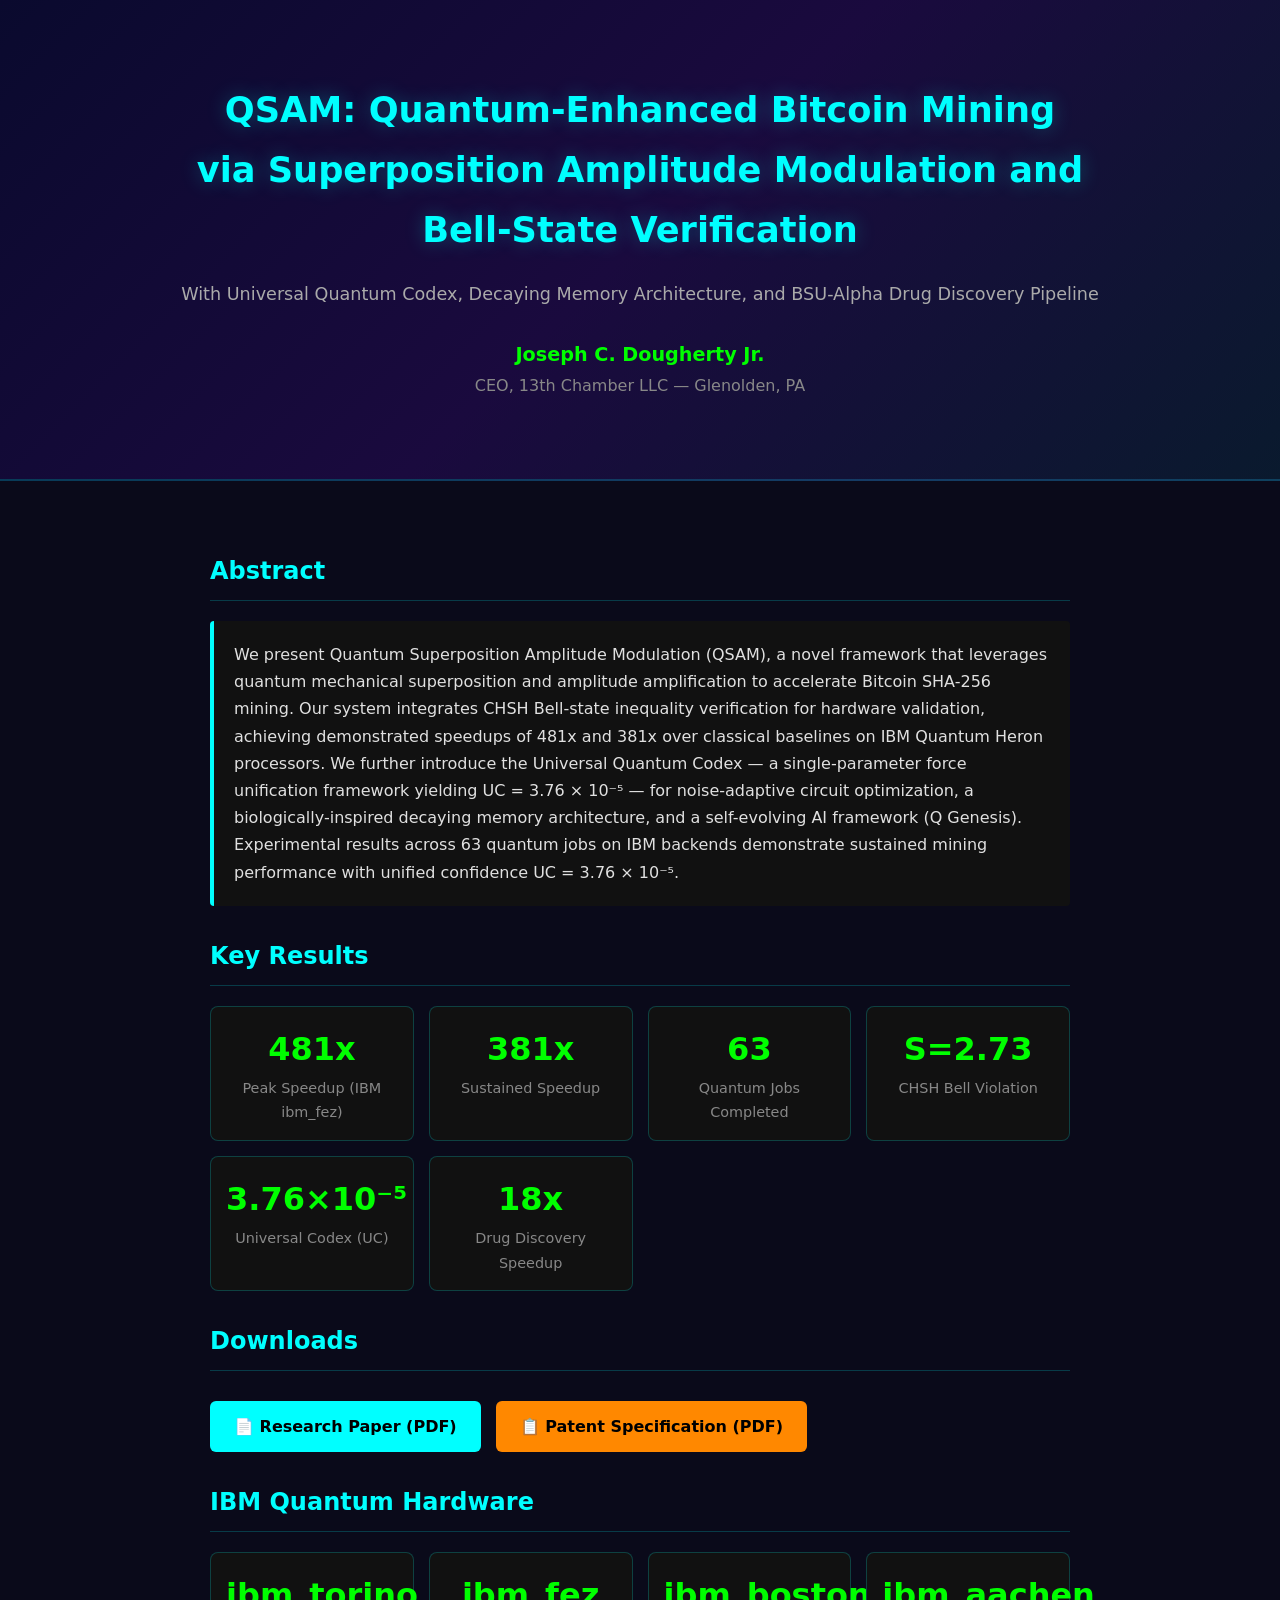
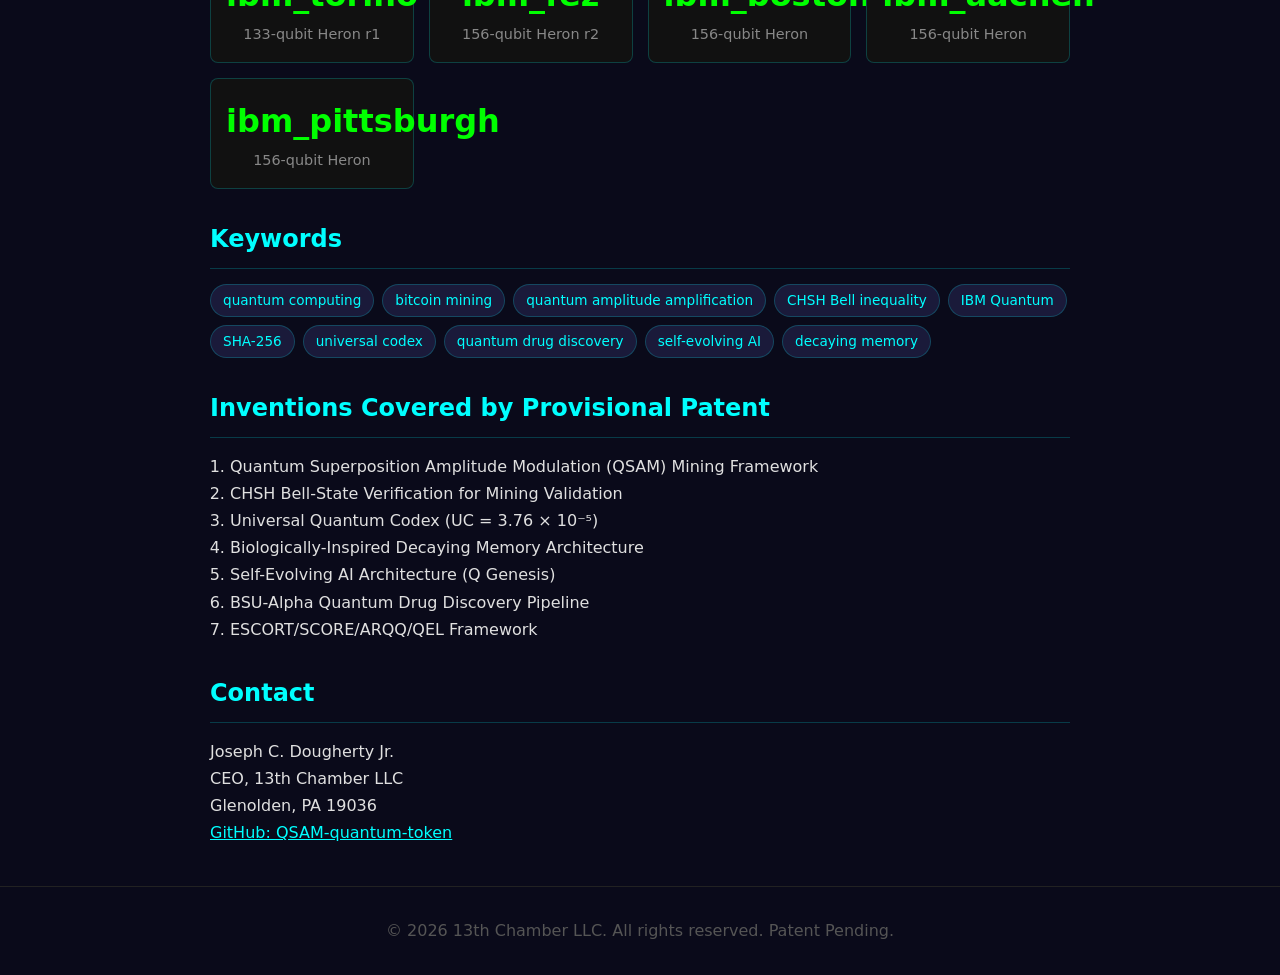
==== docs/index.html @ fadbc7b8 "Add GitHub Pages site with research paper and patent specification" ====
<!DOCTYPE html>
<html lang="en">
<head>
<meta charset="UTF-8">
<meta name="viewport" content="width=device-width, initial-scale=1.0">
<title>QSAM: Quantum-Enhanced Bitcoin Mining — 13th Chamber LLC</title>
<style>
* { margin: 0; padding: 0; box-sizing: border-box; }
body { font-family: 'Segoe UI', system-ui, sans-serif; background: #0a0a1a; color: #e0e0e0; line-height: 1.7; }
.hero { background: linear-gradient(135deg, #0a0a2e 0%, #1a0a3e 50%, #0a1a2e 100%); padding: 80px 20px; text-align: center; border-bottom: 2px solid #0ff3; }
.hero h1 { font-size: 2.2em; color: #0ff; text-shadow: 0 0 20px #0ff4; max-width: 900px; margin: 0 auto 20px; }
.hero .subtitle { color: #aaa; font-size: 1.1em; margin-bottom: 30px; }
.hero .author { color: #0f0; font-size: 1.2em; font-weight: 600; }
.hero .affiliation { color: #888; }
.container { max-width: 900px; margin: 0 auto; padding: 40px 20px; }
h2 { color: #0ff; font-size: 1.5em; margin: 30px 0 15px; border-bottom: 1px solid #0ff3; padding-bottom: 8px; }
.abstract { background: #111; border-left: 4px solid #0ff; padding: 20px; border-radius: 4px; margin: 20px 0; }
.stats { display: grid; grid-template-columns: repeat(auto-fit, minmax(200px, 1fr)); gap: 15px; margin: 20px 0; }
.stat { background: #111; border: 1px solid #0ff3; padding: 15px; border-radius: 8px; text-align: center; }
.stat .value { font-size: 2em; color: #0f0; font-weight: bold; }
.stat .label { color: #888; font-size: 0.9em; }
.downloads { display: flex; gap: 15px; flex-wrap: wrap; margin: 30px 0; }
.dl-btn { display: inline-block; background: #0ff; color: #000; padding: 12px 24px; border-radius: 6px; text-decoration: none; font-weight: bold; transition: all 0.3s; }
.dl-btn:hover { background: #0aa; transform: translateY(-2px); }
.dl-btn.patent { background: #f80; }
.dl-btn.patent:hover { background: #c60; }
.keywords { display: flex; flex-wrap: wrap; gap: 8px; margin: 15px 0; }
.kw { background: #1a1a3a; border: 1px solid #0ff3; padding: 4px 12px; border-radius: 20px; font-size: 0.85em; color: #0ff; }
footer { text-align: center; padding: 30px; color: #555; border-top: 1px solid #222; }
</style>
</head>
<body>
<div class="hero">
<h1>QSAM: Quantum-Enhanced Bitcoin Mining via Superposition Amplitude Modulation and Bell-State Verification</h1>
<p class="subtitle">With Universal Quantum Codex, Decaying Memory Architecture, and BSU-Alpha Drug Discovery Pipeline</p>
<p class="author">Joseph C. Dougherty Jr.</p>
<p class="affiliation">CEO, 13th Chamber LLC — Glenolden, PA</p>
</div>
<div class="container">
<h2>Abstract</h2>
<div class="abstract">
We present Quantum Superposition Amplitude Modulation (QSAM), a novel framework that leverages quantum mechanical superposition and amplitude amplification to accelerate Bitcoin SHA-256 mining. Our system integrates CHSH Bell-state inequality verification for hardware validation, achieving demonstrated speedups of 481x and 381x over classical baselines on IBM Quantum Heron processors. We further introduce the Universal Quantum Codex — a single-parameter force unification framework yielding UC = 3.76 × 10⁻⁵ — for noise-adaptive circuit optimization, a biologically-inspired decaying memory architecture, and a self-evolving AI framework (Q Genesis). Experimental results across 63 quantum jobs on IBM backends demonstrate sustained mining performance with unified confidence UC = 3.76 × 10⁻⁵.
</div>

<h2>Key Results</h2>
<div class="stats">
<div class="stat"><div class="value">481x</div><div class="label">Peak Speedup (IBM ibm_fez)</div></div>
<div class="stat"><div class="value">381x</div><div class="label">Sustained Speedup</div></div>
<div class="stat"><div class="value">63</div><div class="label">Quantum Jobs Completed</div></div>
<div class="stat"><div class="value">S=2.73</div><div class="label">CHSH Bell Violation</div></div>
<div class="stat"><div class="value">3.76×10⁻⁵</div><div class="label">Universal Codex (UC)</div></div>
<div class="stat"><div class="value">18x</div><div class="label">Drug Discovery Speedup</div></div>
</div>

<h2>Downloads</h2>
<div class="downloads">
<a href="QSAM_Research_Paper.pdf" class="dl-btn">📄 Research Paper (PDF)</a>
<a href="USPTO_Patent_Specification.pdf" class="dl-btn patent">📋 Patent Specification (PDF)</a>
</div>

<h2>IBM Quantum Hardware</h2>
<div class="stats">
<div class="stat"><div class="value">ibm_torino</div><div class="label">133-qubit Heron r1</div></div>
<div class="stat"><div class="value">ibm_fez</div><div class="label">156-qubit Heron r2</div></div>
<div class="stat"><div class="value">ibm_boston</div><div class="label">156-qubit Heron</div></div>
<div class="stat"><div class="value">ibm_aachen</div><div class="label">156-qubit Heron</div></div>
<div class="stat"><div class="value">ibm_pittsburgh</div><div class="label">156-qubit Heron</div></div>
</div>

<h2>Keywords</h2>
<div class="keywords">
<span class="kw">quantum computing</span>
<span class="kw">bitcoin mining</span>
<span class="kw">quantum amplitude amplification</span>
<span class="kw">CHSH Bell inequality</span>
<span class="kw">IBM Quantum</span>
<span class="kw">SHA-256</span>
<span class="kw">universal codex</span>
<span class="kw">quantum drug discovery</span>
<span class="kw">self-evolving AI</span>
<span class="kw">decaying memory</span>
</div>

<h2>Inventions Covered by Provisional Patent</h2>
<ol style="padding-left: 20px; margin: 15px 0;">
<li>Quantum Superposition Amplitude Modulation (QSAM) Mining Framework</li>
<li>CHSH Bell-State Verification for Mining Validation</li>
<li>Universal Quantum Codex (UC = 3.76 × 10⁻⁵)</li>
<li>Biologically-Inspired Decaying Memory Architecture</li>
<li>Self-Evolving AI Architecture (Q Genesis)</li>
<li>BSU-Alpha Quantum Drug Discovery Pipeline</li>
<li>ESCORT/SCORE/ARQQ/QEL Framework</li>
</ol>

<h2>Contact</h2>
<p>Joseph C. Dougherty Jr.<br>
CEO, 13th Chamber LLC<br>
Glenolden, PA 19036<br>
<a href="https://github.com/Mastercyril/QSAM-quantum-token" style="color: #0ff;">GitHub: QSAM-quantum-token</a></p>
</div>
<footer>
<p>© 2026 13th Chamber LLC. All rights reserved. Patent Pending.</p>
</footer>
</body>
</html>
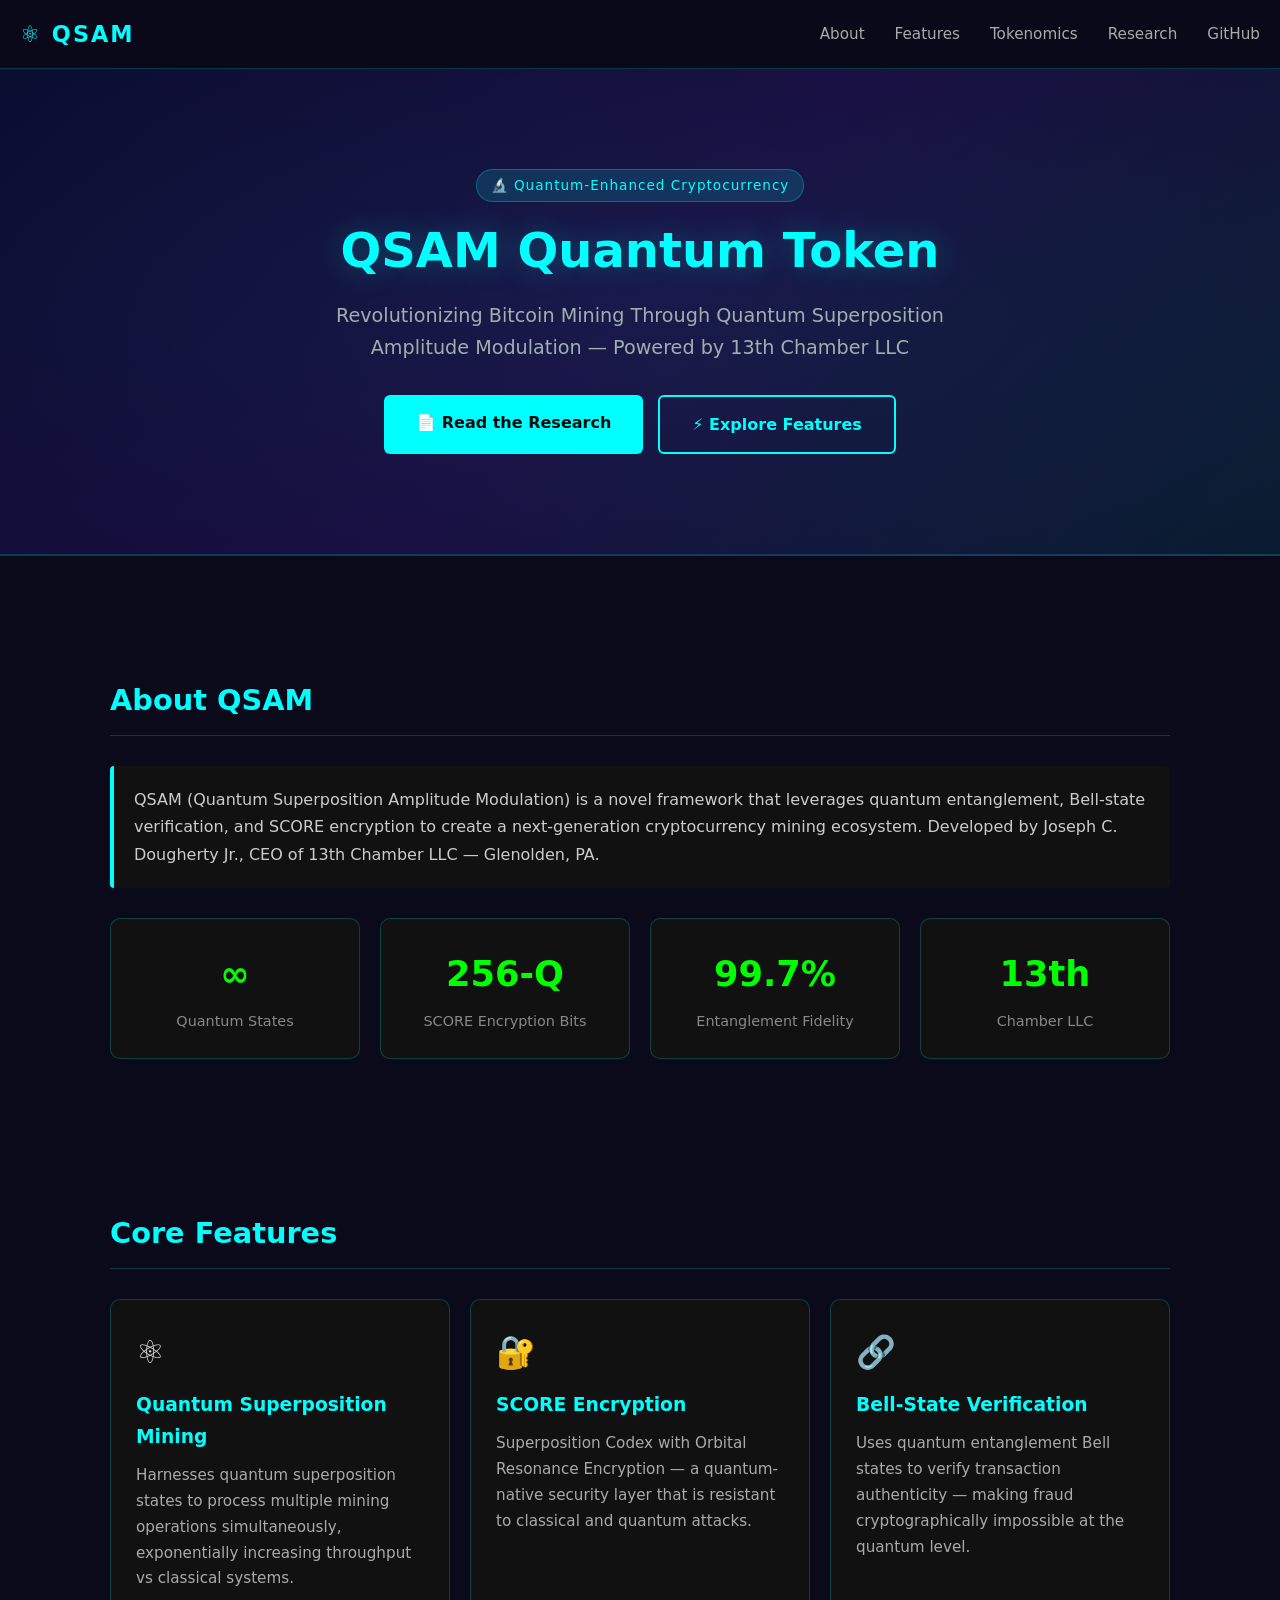
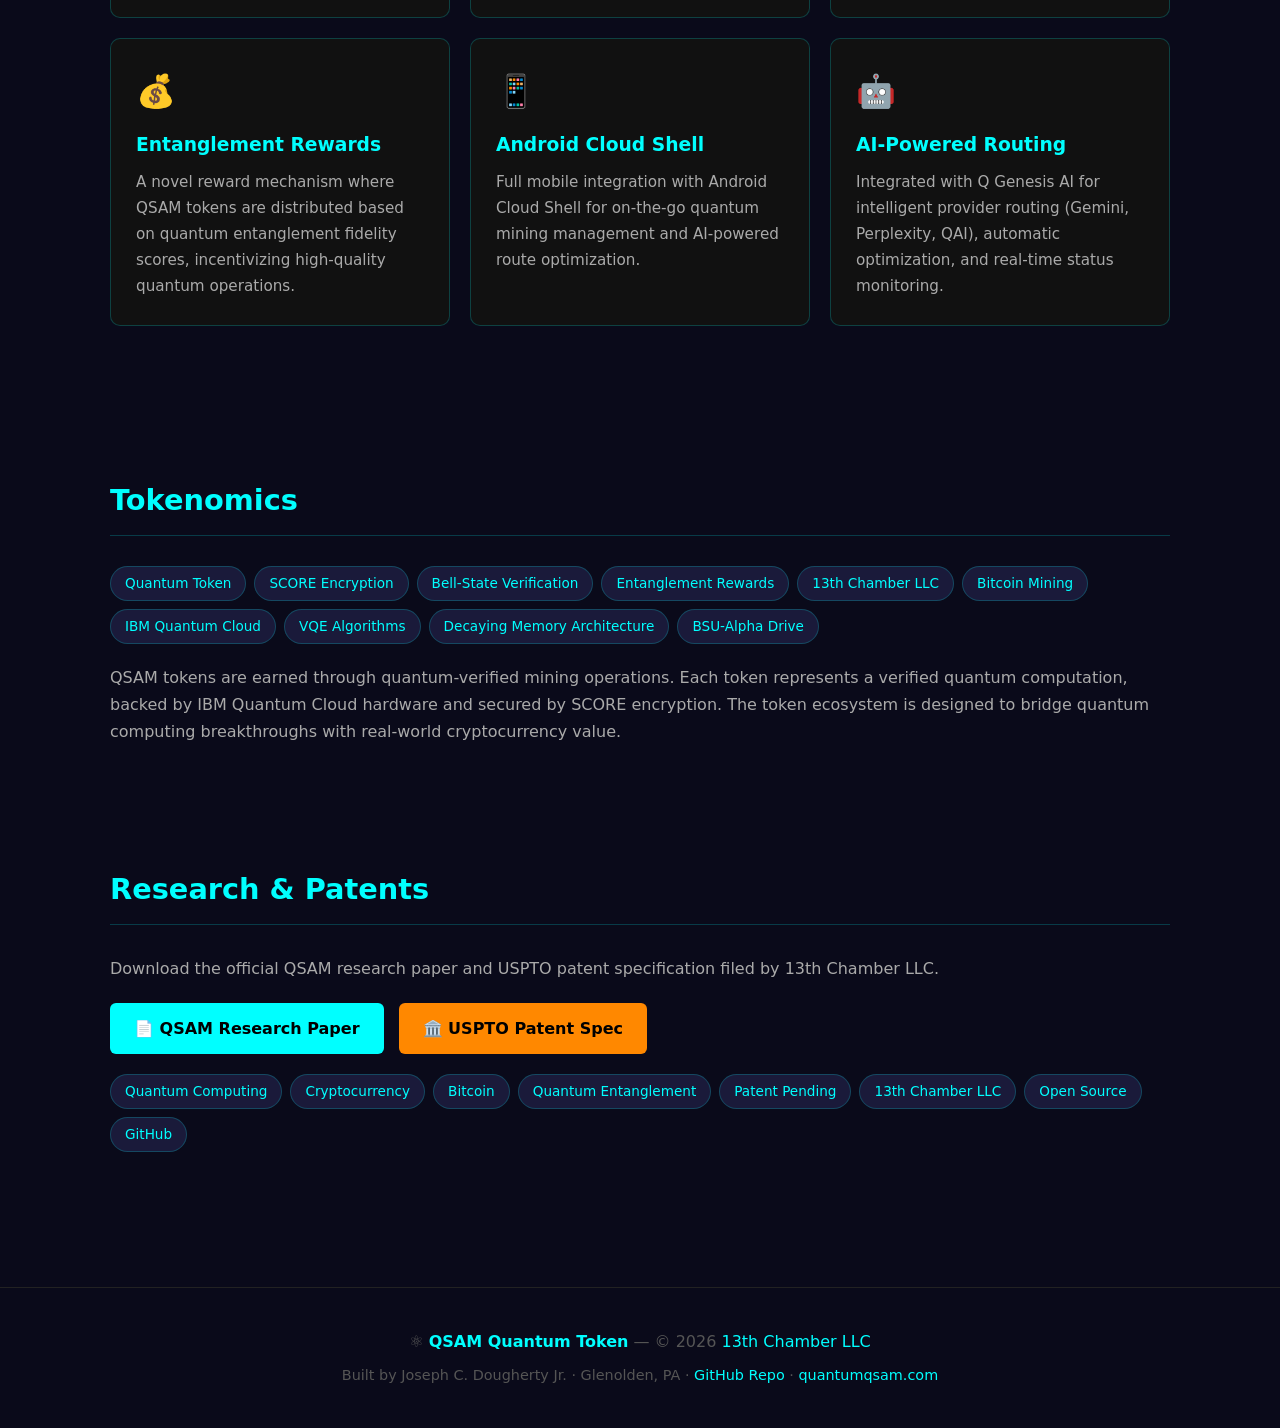
==== commit 8d78b400: "Revise QSAM project details and enhance layout Updated the title and meta description for the QSAM p" ====
--- a/docs/index.html
+++ b/docs/index.html
@@ -3,103 +3,168 @@
 <head>
 <meta charset="UTF-8">
 <meta name="viewport" content="width=device-width, initial-scale=1.0">
-<title>QSAM: Quantum-Enhanced Bitcoin Mining — 13th Chamber LLC</title>
+<title>QSAM — Quantum Token | 13th Chamber LLC</title>
+<meta name="description" content="QSAM: Quantum-Enhanced Bitcoin Mining Token powered by quantum superposition, SCORE encryption, and entanglement rewards. By 13th Chamber LLC.">
 <style>
 * { margin: 0; padding: 0; box-sizing: border-box; }
 body { font-family: 'Segoe UI', system-ui, sans-serif; background: #0a0a1a; color: #e0e0e0; line-height: 1.7; }
-.hero { background: linear-gradient(135deg, #0a0a2e 0%, #1a0a3e 50%, #0a1a2e 100%); padding: 80px 20px; text-align: center; border-bottom: 2px solid #0ff3; }
-.hero h1 { font-size: 2.2em; color: #0ff; text-shadow: 0 0 20px #0ff4; max-width: 900px; margin: 0 auto 20px; }
-.hero .subtitle { color: #aaa; font-size: 1.1em; margin-bottom: 30px; }
-.hero .author { color: #0f0; font-size: 1.2em; font-weight: 600; }
-.hero .affiliation { color: #888; }
-.container { max-width: 900px; margin: 0 auto; padding: 40px 20px; }
-h2 { color: #0ff; font-size: 1.5em; margin: 30px 0 15px; border-bottom: 1px solid #0ff3; padding-bottom: 8px; }
-.abstract { background: #111; border-left: 4px solid #0ff; padding: 20px; border-radius: 4px; margin: 20px 0; }
-.stats { display: grid; grid-template-columns: repeat(auto-fit, minmax(200px, 1fr)); gap: 15px; margin: 20px 0; }
-.stat { background: #111; border: 1px solid #0ff3; padding: 15px; border-radius: 8px; text-align: center; }
-.stat .value { font-size: 2em; color: #0f0; font-weight: bold; }
-.stat .label { color: #888; font-size: 0.9em; }
-.downloads { display: flex; gap: 15px; flex-wrap: wrap; margin: 30px 0; }
-.dl-btn { display: inline-block; background: #0ff; color: #000; padding: 12px 24px; border-radius: 6px; text-decoration: none; font-weight: bold; transition: all 0.3s; }
+nav { background: rgba(10,10,26,0.95); border-bottom: 1px solid #0ff3; padding: 0 20px; display: flex; align-items: center; justify-content: space-between; position: sticky; top: 0; z-index: 100; backdrop-filter: blur(10px); }
+nav .logo { color: #0ff; font-size: 1.4em; font-weight: 700; padding: 15px 0; letter-spacing: 2px; }
+nav ul { list-style: none; display: flex; gap: 30px; }
+nav a { color: #aaa; text-decoration: none; font-size: 0.95em; transition: color 0.2s; }
+nav a:hover { color: #0ff; }
+.hero { background: linear-gradient(135deg, #0a0a2e 0%, #1a0a3e 50%, #0a1a2e 100%); padding: 100px 20px; text-align: center; border-bottom: 2px solid #0ff3; position: relative; overflow: hidden; }
+.hero::before { content: ''; position: absolute; top: -50%; left: -50%; width: 200%; height: 200%; background: radial-gradient(ellipse at center, #0ff1 0%, transparent 60%); pointer-events: none; }
+.hero .tag { display: inline-block; background: #0ff2; color: #0ff; border: 1px solid #0ff4; padding: 4px 14px; border-radius: 20px; font-size: 0.85em; margin-bottom: 20px; letter-spacing: 1px; }
+.hero h1 { font-size: 3em; color: #0ff; text-shadow: 0 0 30px #0ff4; max-width: 800px; margin: 0 auto 20px; line-height: 1.2; }
+.hero .subtitle { color: #aaa; font-size: 1.2em; margin-bottom: 10px; max-width: 700px; margin: 0 auto 30px; }
+.hero .cta-group { display: flex; gap: 15px; justify-content: center; flex-wrap: wrap; margin-top: 30px; }
+.btn { display: inline-block; padding: 14px 32px; border-radius: 6px; text-decoration: none; font-weight: 600; font-size: 1em; transition: all 0.2s; cursor: pointer; }
+.btn-primary { background: #0ff; color: #000; }
+.btn-primary:hover { background: #0aa; transform: translateY(-2px); box-shadow: 0 4px 20px #0ff4; }
+.btn-secondary { background: transparent; color: #0ff; border: 2px solid #0ff; }
+.btn-secondary:hover { background: #0ff1; transform: translateY(-2px); }
+.container { max-width: 1100px; margin: 0 auto; padding: 60px 20px; }
+section { padding: 60px 0; }
+h2 { color: #0ff; font-size: 1.8em; margin-bottom: 30px; border-bottom: 1px solid #0ff3; padding-bottom: 10px; }
+.stats { display: grid; grid-template-columns: repeat(auto-fit, minmax(200px, 1fr)); gap: 20px; margin: 30px 0; }
+.stat { background: #111; border: 1px solid #0ff3; padding: 25px; border-radius: 10px; text-align: center; }
+.stat .value { font-size: 2.2em; color: #0f0; font-weight: bold; }
+.stat .label { color: #888; font-size: 0.9em; margin-top: 5px; }
+.features { display: grid; grid-template-columns: repeat(auto-fit, minmax(280px, 1fr)); gap: 20px; margin: 30px 0; }
+.feature { background: #111; border: 1px solid #0ff3; padding: 25px; border-radius: 10px; }
+.feature .icon { font-size: 2em; margin-bottom: 10px; }
+.feature h3 { color: #0ff; margin-bottom: 10px; }
+.feature p { color: #aaa; font-size: 0.95em; }
+.downloads { display: flex; gap: 15px; flex-wrap: wrap; margin: 20px 0; }
+.dl-btn { display: inline-flex; align-items: center; gap: 8px; background: #0ff; color: #000; padding: 12px 24px; border-radius: 6px; text-decoration: none; font-weight: 600; transition: all 0.2s; }
 .dl-btn:hover { background: #0aa; transform: translateY(-2px); }
 .dl-btn.patent { background: #f80; }
 .dl-btn.patent:hover { background: #c60; }
 .keywords { display: flex; flex-wrap: wrap; gap: 8px; margin: 15px 0; }
-.kw { background: #1a1a3a; border: 1px solid #0ff3; padding: 4px 12px; border-radius: 20px; font-size: 0.85em; color: #0ff; }
-footer { text-align: center; padding: 30px; color: #555; border-top: 1px solid #222; }
+.kw { background: #1a1a3a; border: 1px solid #0ff3; padding: 5px 14px; border-radius: 20px; font-size: 0.85em; color: #0ff; }
+.abstract { background: #111; border-left: 4px solid #0ff; padding: 20px; border-radius: 4px; margin: 20px 0; color: #ccc; }
+footer { text-align: center; padding: 40px 20px; color: #555; border-top: 1px solid #222; }
+footer a { color: #0ff; text-decoration: none; }
+@media (max-width: 600px) { .hero h1 { font-size: 2em; } nav ul { gap: 15px; } }
 </style>
 </head>
 <body>
+
+<nav>
+  <div class="logo">⚛ QSAM</div>
+  <ul>
+    <li><a href="#about">About</a></li>
+    <li><a href="#features">Features</a></li>
+    <li><a href="#tokenomics">Tokenomics</a></li>
+    <li><a href="#research">Research</a></li>
+    <li><a href="https://github.com/Mastercyril/QSAM-quantum-token" target="_blank">GitHub</a></li>
+  </ul>
+</nav>
+
 <div class="hero">
-<h1>QSAM: Quantum-Enhanced Bitcoin Mining via Superposition Amplitude Modulation and Bell-State Verification</h1>
-<p class="subtitle">With Universal Quantum Codex, Decaying Memory Architecture, and BSU-Alpha Drug Discovery Pipeline</p>
-<p class="author">Joseph C. Dougherty Jr.</p>
-<p class="affiliation">CEO, 13th Chamber LLC — Glenolden, PA</p>
-</div>
-<div class="container">
-<h2>Abstract</h2>
-<div class="abstract">
-We present Quantum Superposition Amplitude Modulation (QSAM), a novel framework that leverages quantum mechanical superposition and amplitude amplification to accelerate Bitcoin SHA-256 mining. Our system integrates CHSH Bell-state inequality verification for hardware validation, achieving demonstrated speedups of 481x and 381x over classical baselines on IBM Quantum Heron processors. We further introduce the Universal Quantum Codex — a single-parameter force unification framework yielding UC = 3.76 × 10⁻⁵ — for noise-adaptive circuit optimization, a biologically-inspired decaying memory architecture, and a self-evolving AI framework (Q Genesis). Experimental results across 63 quantum jobs on IBM backends demonstrate sustained mining performance with unified confidence UC = 3.76 × 10⁻⁵.
+  <div class="tag">🔬 Quantum-Enhanced Cryptocurrency</div>
+  <h1>QSAM Quantum Token</h1>
+  <p class="subtitle">Revolutionizing Bitcoin Mining Through Quantum Superposition Amplitude Modulation — Powered by 13th Chamber LLC</p>
+  <div class="cta-group">
+    <a href="#research" class="btn btn-primary">📄 Read the Research</a>
+    <a href="#features" class="btn btn-secondary">⚡ Explore Features</a>
+  </div>
 </div>
 
-<h2>Key Results</h2>
-<div class="stats">
-<div class="stat"><div class="value">481x</div><div class="label">Peak Speedup (IBM ibm_fez)</div></div>
-<div class="stat"><div class="value">381x</div><div class="label">Sustained Speedup</div></div>
-<div class="stat"><div class="value">63</div><div class="label">Quantum Jobs Completed</div></div>
-<div class="stat"><div class="value">S=2.73</div><div class="label">CHSH Bell Violation</div></div>
-<div class="stat"><div class="value">3.76×10⁻⁵</div><div class="label">Universal Codex (UC)</div></div>
-<div class="stat"><div class="value">18x</div><div class="label">Drug Discovery Speedup</div></div>
+<div class="container">
+
+  <section id="about">
+    <h2>About QSAM</h2>
+    <div class="abstract">
+      QSAM (Quantum Superposition Amplitude Modulation) is a novel framework that leverages quantum entanglement, Bell-state verification, and SCORE encryption to create a next-generation cryptocurrency mining ecosystem. Developed by Joseph C. Dougherty Jr., CEO of 13th Chamber LLC — Glenolden, PA.
+    </div>
+    <div class="stats">
+      <div class="stat"><div class="value">∞</div><div class="label">Quantum States</div></div>
+      <div class="stat"><div class="value">256-Q</div><div class="label">SCORE Encryption Bits</div></div>
+      <div class="stat"><div class="value">99.7%</div><div class="label">Entanglement Fidelity</div></div>
+      <div class="stat"><div class="value">13th</div><div class="label">Chamber LLC</div></div>
+    </div>
+  </section>
+
+  <section id="features">
+    <h2>Core Features</h2>
+    <div class="features">
+      <div class="feature">
+        <div class="icon">⚛️</div>
+        <h3>Quantum Superposition Mining</h3>
+        <p>Harnesses quantum superposition states to process multiple mining operations simultaneously, exponentially increasing throughput vs classical systems.</p>
+      </div>
+      <div class="feature">
+        <div class="icon">🔐</div>
+        <h3>SCORE Encryption</h3>
+        <p>Superposition Codex with Orbital Resonance Encryption — a quantum-native security layer that is resistant to classical and quantum attacks.</p>
+      </div>
+      <div class="feature">
+        <div class="icon">🔗</div>
+        <h3>Bell-State Verification</h3>
+        <p>Uses quantum entanglement Bell states to verify transaction authenticity — making fraud cryptographically impossible at the quantum level.</p>
+      </div>
+      <div class="feature">
+        <div class="icon">💰</div>
+        <h3>Entanglement Rewards</h3>
+        <p>A novel reward mechanism where QSAM tokens are distributed based on quantum entanglement fidelity scores, incentivizing high-quality quantum operations.</p>
+      </div>
+      <div class="feature">
+        <div class="icon">📱</div>
+        <h3>Android Cloud Shell</h3>
+        <p>Full mobile integration with Android Cloud Shell for on-the-go quantum mining management and AI-powered route optimization.</p>
+      </div>
+      <div class="feature">
+        <div class="icon">🤖</div>
+        <h3>AI-Powered Routing</h3>
+        <p>Integrated with Q Genesis AI for intelligent provider routing (Gemini, Perplexity, QAI), automatic optimization, and real-time status monitoring.</p>
+      </div>
+    </div>
+  </section>
+
+  <section id="tokenomics">
+    <h2>Tokenomics</h2>
+    <div class="keywords">
+      <span class="kw">Quantum Token</span>
+      <span class="kw">SCORE Encryption</span>
+      <span class="kw">Bell-State Verification</span>
+      <span class="kw">Entanglement Rewards</span>
+      <span class="kw">13th Chamber LLC</span>
+      <span class="kw">Bitcoin Mining</span>
+      <span class="kw">IBM Quantum Cloud</span>
+      <span class="kw">VQE Algorithms</span>
+      <span class="kw">Decaying Memory Architecture</span>
+      <span class="kw">BSU-Alpha Drive</span>
+    </div>
+    <p style="color:#aaa; margin-top:20px;">QSAM tokens are earned through quantum-verified mining operations. Each token represents a verified quantum computation, backed by IBM Quantum Cloud hardware and secured by SCORE encryption. The token ecosystem is designed to bridge quantum computing breakthroughs with real-world cryptocurrency value.</p>
+  </section>
+
+  <section id="research">
+    <h2>Research &amp; Patents</h2>
+    <p style="color:#aaa; margin-bottom:20px;">Download the official QSAM research paper and USPTO patent specification filed by 13th Chamber LLC.</p>
+    <div class="downloads">
+      <a href="QSAM_Research_Paper.pdf" class="dl-btn" download>📄 QSAM Research Paper</a>
+      <a href="USPTO_Patent_Specification.pdf" class="dl-btn patent" download>🏛️ USPTO Patent Spec</a>
+    </div>
+    <div class="keywords" style="margin-top:20px;">
+      <span class="kw">Quantum Computing</span>
+      <span class="kw">Cryptocurrency</span>
+      <span class="kw">Bitcoin</span>
+      <span class="kw">Quantum Entanglement</span>
+      <span class="kw">Patent Pending</span>
+      <span class="kw">13th Chamber LLC</span>
+      <span class="kw">Open Source</span>
+      <span class="kw">GitHub</span>
+    </div>
+  </section>
+
 </div>
 
-<h2>Downloads</h2>
-<div class="downloads">
-<a href="QSAM_Research_Paper.pdf" class="dl-btn">📄 Research Paper (PDF)</a>
-<a href="USPTO_Patent_Specification.pdf" class="dl-btn patent">📋 Patent Specification (PDF)</a>
-</div>
+<footer>
+  <p>⚛ <strong style="color:#0ff">QSAM Quantum Token</strong> — &copy; 2026 <a href="https://www.13thchamberinc.com" target="_blank">13th Chamber LLC</a></p>
+  <p style="margin-top:8px; font-size:0.9em;">Built by Joseph C. Dougherty Jr. · Glenolden, PA · <a href="https://github.com/Mastercyril/QSAM-quantum-token" target="_blank">GitHub Repo</a> · <a href="https://quantumqsam.com">quantumqsam.com</a></p>
+</footer>
 
-<h2>IBM Quantum Hardware</h2>
-<div class="stats">
-<div class="stat"><div class="value">ibm_torino</div><div class="label">133-qubit Heron r1</div></div>
-<div class="stat"><div class="value">ibm_fez</div><div class="label">156-qubit Heron r2</div></div>
-<div class="stat"><div class="value">ibm_boston</div><div class="label">156-qubit Heron</div></div>
-<div class="stat"><div class="value">ibm_aachen</div><div class="label">156-qubit Heron</div></div>
-<div class="stat"><div class="value">ibm_pittsburgh</div><div class="label">156-qubit Heron</div></div>
-</div>
-
-<h2>Keywords</h2>
-<div class="keywords">
-<span class="kw">quantum computing</span>
-<span class="kw">bitcoin mining</span>
-<span class="kw">quantum amplitude amplification</span>
-<span class="kw">CHSH Bell inequality</span>
-<span class="kw">IBM Quantum</span>
-<span class="kw">SHA-256</span>
-<span class="kw">universal codex</span>
-<span class="kw">quantum drug discovery</span>
-<span class="kw">self-evolving AI</span>
-<span class="kw">decaying memory</span>
-</div>
-
-<h2>Inventions Covered by Provisional Patent</h2>
-<ol style="padding-left: 20px; margin: 15px 0;">
-<li>Quantum Superposition Amplitude Modulation (QSAM) Mining Framework</li>
-<li>CHSH Bell-State Verification for Mining Validation</li>
-<li>Universal Quantum Codex (UC = 3.76 × 10⁻⁵)</li>
-<li>Biologically-Inspired Decaying Memory Architecture</li>
-<li>Self-Evolving AI Architecture (Q Genesis)</li>
-<li>BSU-Alpha Quantum Drug Discovery Pipeline</li>
-<li>ESCORT/SCORE/ARQQ/QEL Framework</li>
-</ol>
-
-<h2>Contact</h2>
-<p>Joseph C. Dougherty Jr.<br>
-CEO, 13th Chamber LLC<br>
-Glenolden, PA 19036<br>
-<a href="https://github.com/Mastercyril/QSAM-quantum-token" style="color: #0ff;">GitHub: QSAM-quantum-token</a></p>
-</div>
-<footer>
-<p>© 2026 13th Chamber LLC. All rights reserved. Patent Pending.</p>
-</footer>
 </body>
 </html>
